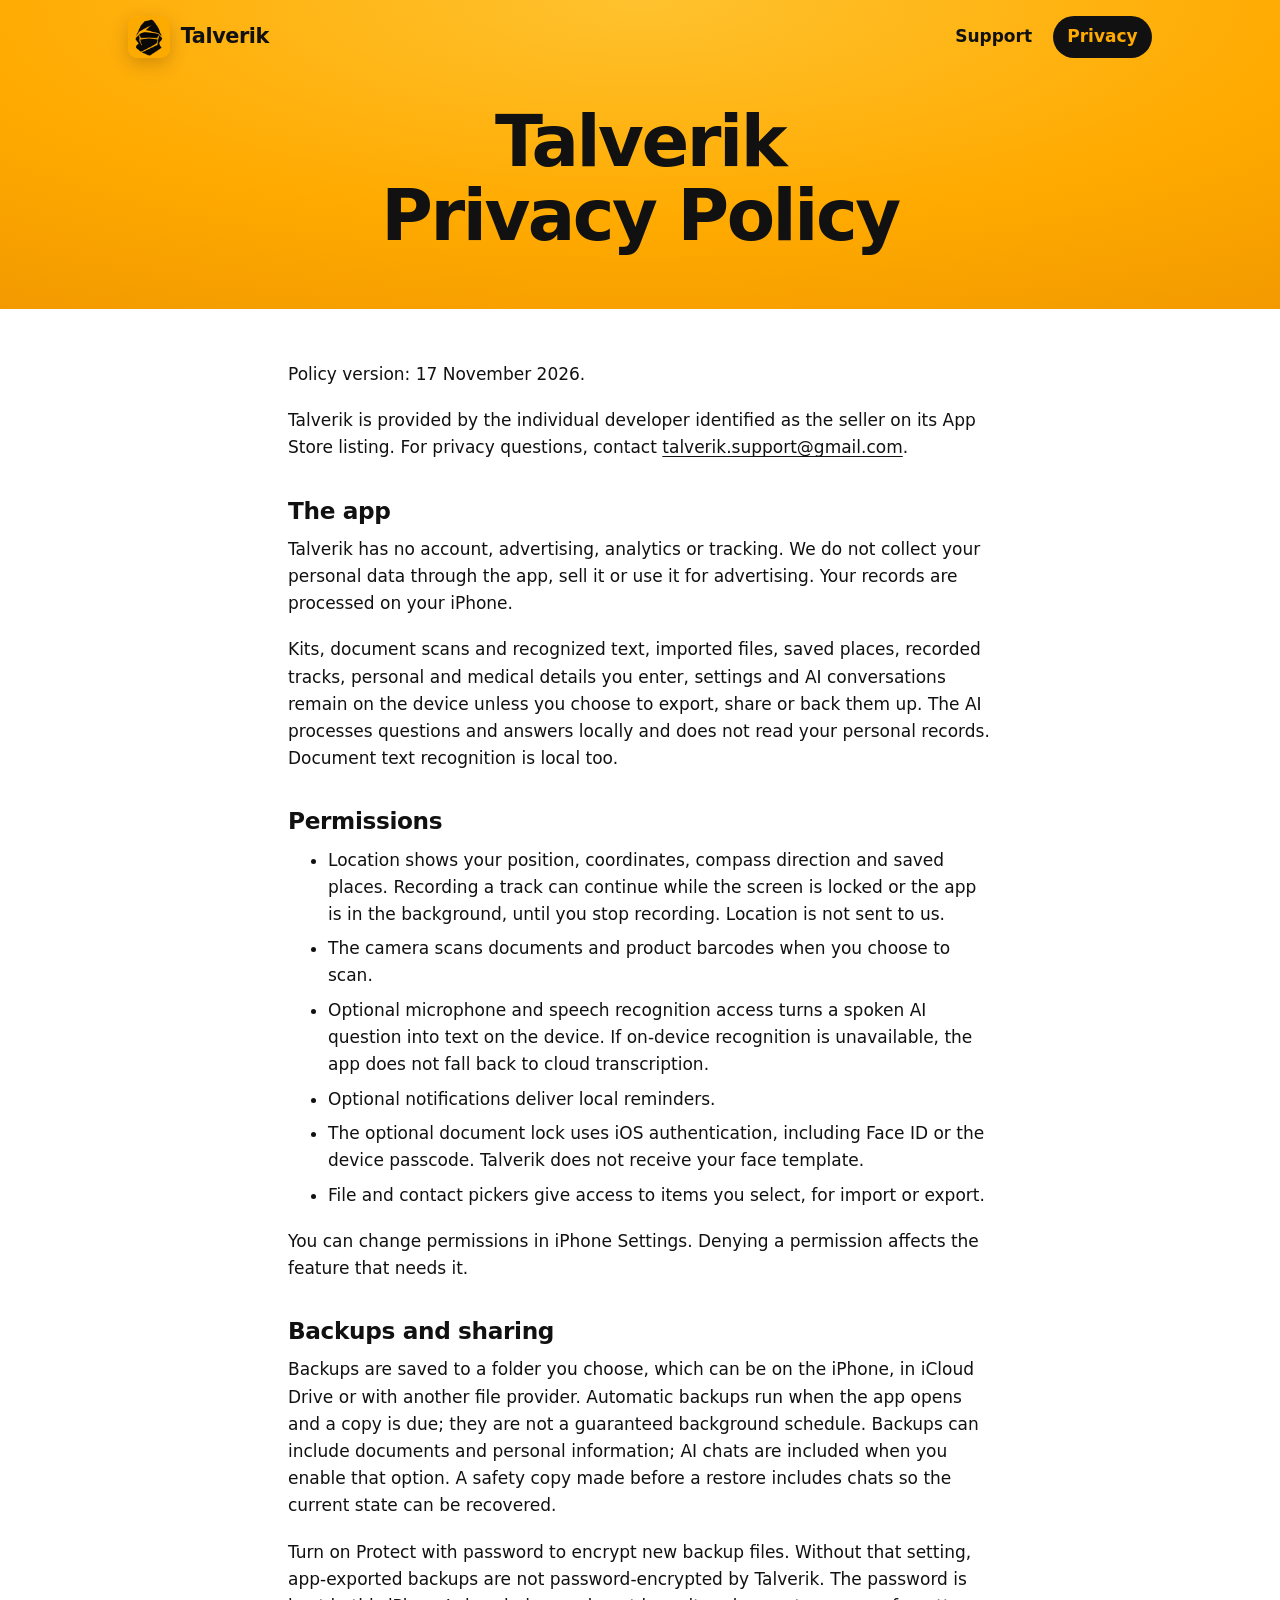
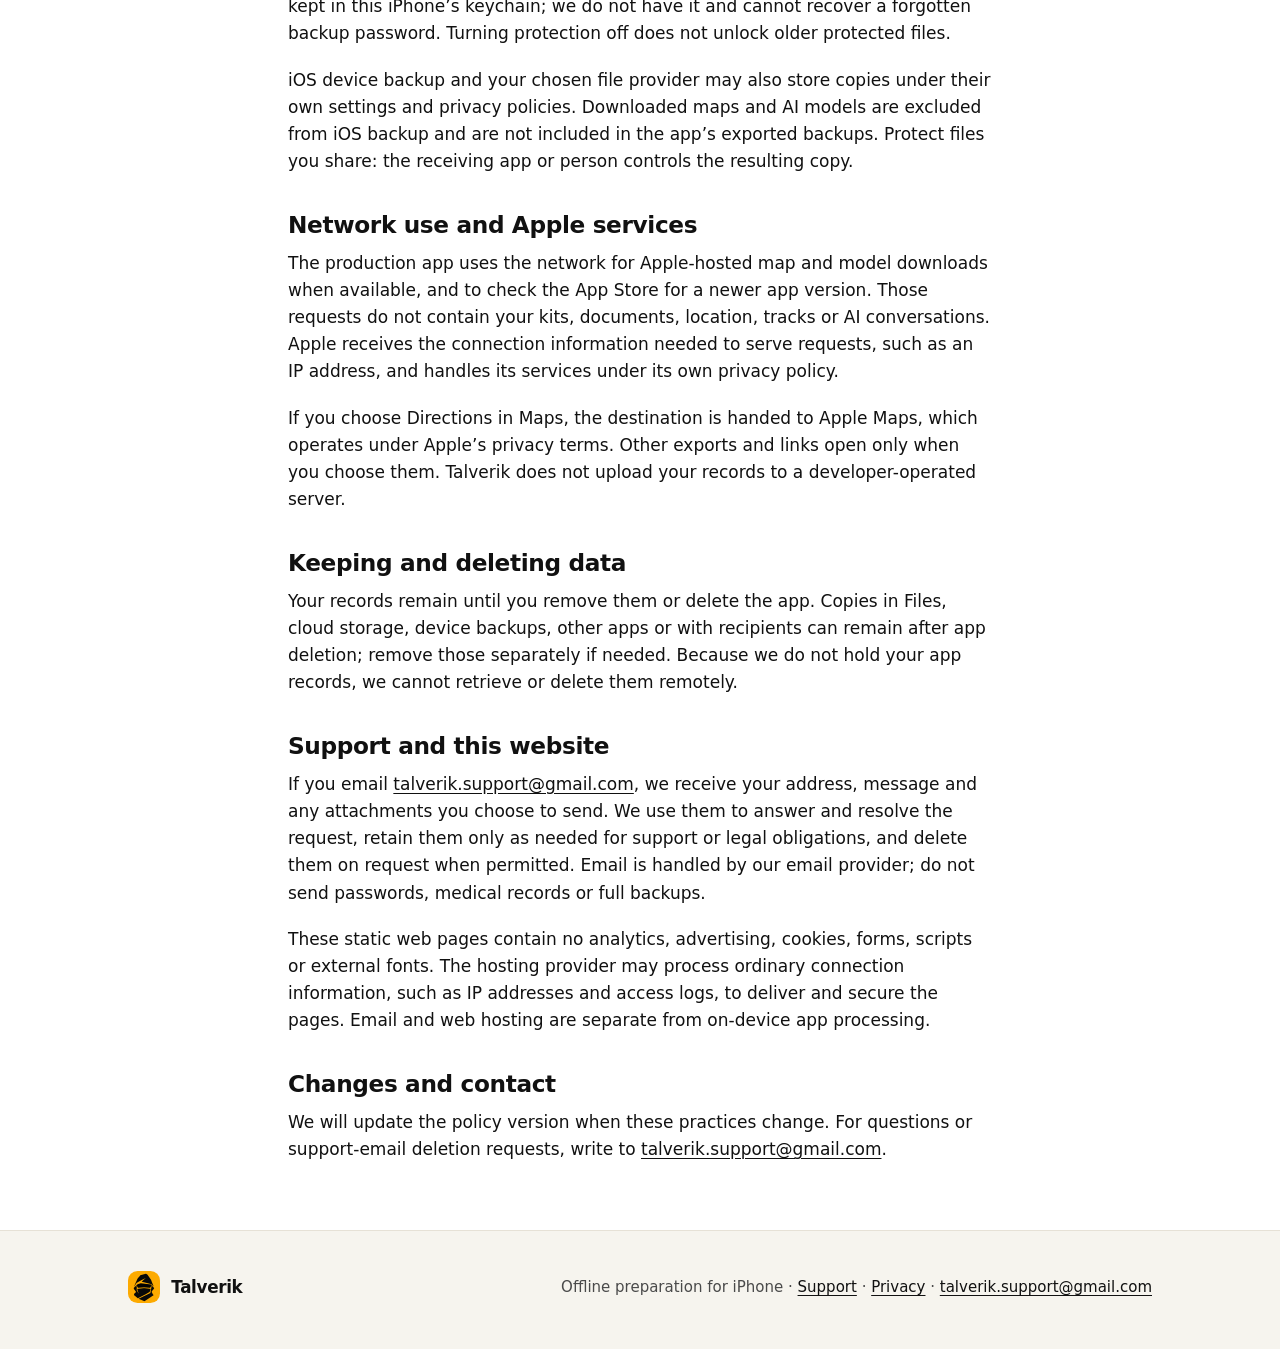
==== privacy.html @ cbff19cd "Talverik support site" ====
<!doctype html>
<html lang="en">
<head>
<meta charset="utf-8">
<meta name="viewport" content="width=device-width, initial-scale=1">
<meta name="referrer" content="no-referrer">
<meta name="description" content="How Talverik handles on-device records, permissions, backups, Apple services and support email.">
<title>Privacy — Talverik</title>
<link rel="stylesheet" href="style.css">
<link rel="apple-touch-icon" href="img/apple-touch-icon.png">
<link rel="icon" href="img/logo.png">
<meta name="theme-color" content="#ffaa00">
</head>
<body>
<a class="skip" href="#main">Skip to content</a>
<header class="top"><div class="wrap bar"><a class="brand" href="index.html"><img src="img/logo.png" alt="" width="42" height="42">Talverik</a><nav aria-label="Main navigation"><a href="support.html">Support</a><a href="privacy.html" aria-current="page">Privacy</a></nav></div><div class="wrap page-title"><h1>Talverik Privacy Policy</h1></div></header>

<main id="main" class="text">
<p>Policy version: 17 November 2026.</p>
<p>Talverik is provided by the individual developer identified as the seller on its App Store listing. For privacy questions, contact <a href="mailto:talverik.support@gmail.com">talverik.support@gmail.com</a>.</p>
<h2>The app</h2>
<p>Talverik has no account, advertising, analytics or tracking. We do not collect your personal data through the app, sell it or use it for advertising. Your records are processed on your iPhone.</p>
<p>Kits, document scans and recognized text, imported files, saved places, recorded tracks, personal and medical details you enter, settings and AI conversations remain on the device unless you choose to export, share or back them up. The AI processes questions and answers locally and does not read your personal records. Document text recognition is local too.</p>
<h2>Permissions</h2>
<ul><li>Location shows your position, coordinates, compass direction and saved places. Recording a track can continue while the screen is locked or the app is in the background, until you stop recording. Location is not sent to us.</li><li>The camera scans documents and product barcodes when you choose to scan.</li><li>Optional microphone and speech recognition access turns a spoken AI question into text on the device. If on-device recognition is unavailable, the app does not fall back to cloud transcription.</li><li>Optional notifications deliver local reminders.</li><li>The optional document lock uses iOS authentication, including Face ID or the device passcode. Talverik does not receive your face template.</li><li>File and contact pickers give access to items you select, for import or export.</li></ul>
<p>You can change permissions in iPhone Settings. Denying a permission affects the feature that needs it.</p>
<h2>Backups and sharing</h2>
<p>Backups are saved to a folder you choose, which can be on the iPhone, in iCloud Drive or with another file provider. Automatic backups run when the app opens and a copy is due; they are not a guaranteed background schedule. Backups can include documents and personal information; AI chats are included when you enable that option. A safety copy made before a restore includes chats so the current state can be recovered.</p>
<p>Turn on Protect with password to encrypt new backup files. Without that setting, app-exported backups are not password-encrypted by Talverik. The password is kept in this iPhone’s keychain; we do not have it and cannot recover a forgotten backup password. Turning protection off does not unlock older protected files.</p>
<p>iOS device backup and your chosen file provider may also store copies under their own settings and privacy policies. Downloaded maps and AI models are excluded from iOS backup and are not included in the app’s exported backups. Protect files you share: the receiving app or person controls the resulting copy.</p>
<h2>Network use and Apple services</h2>
<p>The production app uses the network for Apple-hosted map and model downloads when available, and to check the App Store for a newer app version. Those requests do not contain your kits, documents, location, tracks or AI conversations. Apple receives the connection information needed to serve requests, such as an IP address, and handles its services under its own privacy policy.</p>
<p>If you choose Directions in Maps, the destination is handed to Apple Maps, which operates under Apple’s privacy terms. Other exports and links open only when you choose them. Talverik does not upload your records to a developer-operated server.</p>
<h2>Keeping and deleting data</h2>
<p>Your records remain until you remove them or delete the app. Copies in Files, cloud storage, device backups, other apps or with recipients can remain after app deletion; remove those separately if needed. Because we do not hold your app records, we cannot retrieve or delete them remotely.</p>
<h2>Support and this website</h2>
<p>If you email <a href="mailto:talverik.support@gmail.com">talverik.support@gmail.com</a>, we receive your address, message and any attachments you choose to send. We use them to answer and resolve the request, retain them only as needed for support or legal obligations, and delete them on request when permitted. Email is handled by our email provider; do not send passwords, medical records or full backups.</p>
<p>These static web pages contain no analytics, advertising, cookies, forms, scripts or external fonts. The hosting provider may process ordinary connection information, such as IP addresses and access logs, to deliver and secure the pages. Email and web hosting are separate from on-device app processing.</p>
<h2>Changes and contact</h2>
<p>We will update the policy version when these practices change. For questions or support-email deletion requests, write to <a href="mailto:talverik.support@gmail.com">talverik.support@gmail.com</a>.</p>
</main>
<footer><div class="wrap"><a class="brand" href="index.html"><img src="img/logo.png" alt="" width="32" height="32">Talverik</a><p>Offline preparation for iPhone · <a href="support.html">Support</a> · <a href="privacy.html">Privacy</a> · <a href="mailto:talverik.support@gmail.com">talverik.support@gmail.com</a></p></div></footer>
</body>
</html>
---- style.css ----
* { box-sizing: border-box; }
:root {
  color-scheme: light;
  --yellow: #ffaa00; --yellow-light: #ffc22e; --ink: #111; --muted: #4a4a4a;
  --bg: #ffffff; --panel: #f6f4ee; --line: #e6e1d6; --link: #111;
}
html { scroll-behavior: smooth; }
body { margin: 0; background: var(--bg); color: var(--ink); font: 1.0625rem/1.6 -apple-system, BlinkMacSystemFont, "SF Pro Text", "Segoe UI", system-ui, sans-serif; overflow-wrap: anywhere; }
a { color: var(--link); text-underline-offset: .18em; }
.wrap { width: min(100% - 2.5rem, 64rem); margin-inline: auto; }
.text { width: min(100% - 2.5rem, 44rem); margin-inline: auto; }

/* Header on the yellow, like the store images */
.top { background: radial-gradient(90% 120% at 50% 0%, var(--yellow-light) 0%, var(--yellow) 60%, #f29a00 100%); }
.bar { display: flex; align-items: center; justify-content: space-between; gap: 1rem; padding-block: 1rem; }
.brand { display: flex; align-items: center; gap: .7rem; text-decoration: none; font-weight: 800; font-size: 1.3rem; letter-spacing: -.02em; }
.brand img { width: 2.6rem; height: 2.6rem; border-radius: .6rem; box-shadow: 0 6px 18px rgba(80,40,0,.25); }
nav { display: flex; gap: .4rem; flex-wrap: wrap; }
nav a { text-decoration: none; font-weight: 600; padding: .45rem .9rem; border-radius: 999px; }
nav a:hover { background: rgba(0,0,0,.08); }
nav a[aria-current="page"] { background: var(--ink); color: var(--yellow); }

/* Hero */
.hero { text-align: center; padding-block: 2.5rem 3.5rem; }
.hero .logo { width: 7rem; height: 7rem; border-radius: 1.6rem; box-shadow: 0 18px 40px rgba(80,40,0,.35); }
h1 { font-size: clamp(2.3rem, 8vw, 4.4rem); line-height: 1.05; letter-spacing: -.035em; font-weight: 800; margin: 1.4rem auto 1rem; max-width: 16ch; text-wrap: balance; }
h1 em { font-style: normal; background: var(--ink); color: var(--yellow); padding: 0 .22em .06em; border-radius: .22em; box-decoration-break: clone; -webkit-box-decoration-break: clone; }
.lead { font-size: clamp(1.1rem, 2.6vw, 1.35rem); font-weight: 600; color: rgba(0,0,0,.72); max-width: 36rem; margin: 0 auto 1.6rem; }
.chips { display: flex; flex-wrap: wrap; justify-content: center; gap: .6rem; padding: 0; margin: 0; list-style: none; }
.chips li { background: rgba(17,17,17,.92); color: #fff; font-weight: 700; padding: .6rem 1.1rem; border-radius: 999px; }
.chips li::before { content: "●"; color: var(--yellow); margin-right: .5rem; }
.soon { margin-top: 1.6rem; font-weight: 700; }

/* Gallery of the store images */
.gallery { display: flex; gap: 1rem; overflow-x: auto; scroll-snap-type: x mandatory; padding: 2.5rem 1.25rem 1.5rem; margin: 0; list-style: none; }
.gallery li { flex: 0 0 auto; scroll-snap-align: center; }
.gallery img { display: block; width: min(70vw, 16rem); height: auto; border-radius: 1.4rem; box-shadow: 0 12px 30px rgba(0,0,0,.18); }
/* Centred when it fits, scrollable from the first image when it does not. */
.gallery li:first-child { margin-left: auto; } .gallery li:last-child { margin-right: auto; }

/* Features */
.features { display: grid; grid-template-columns: repeat(auto-fit, minmax(16rem, 1fr)); gap: 1rem; padding-block: 1.5rem 3rem; }
.card { background: var(--panel); border: 1px solid var(--line); border-radius: 1.2rem; padding: 1.3rem 1.4rem; }
.card h3 { margin: 0 0 .4rem; font-size: 1.2rem; letter-spacing: -.01em; }
.card p { margin: 0; color: var(--muted); }

/* Pay once band */
.band { background: var(--ink); color: #fff; text-align: center; padding-block: 3rem; }
.band h2 { font-size: clamp(1.9rem, 6vw, 3rem); letter-spacing: -.03em; margin: 0 0 .6rem; line-height: 1.1; }
.band h2 em { font-style: normal; color: var(--yellow); }
.band p { margin: 0 auto; max-width: 34rem; color: rgba(255,255,255,.8); font-size: 1.1rem; }

/* Inner pages */
.page-title { text-align: center; padding-block: 1.5rem 3rem; }
.page-title h1 { margin-block: .5rem; }
main.text { padding-block: 2.5rem 3rem; }
main h2 { font-size: 1.45rem; line-height: 1.2; margin-block: 2.2rem .7rem; letter-spacing: -.015em; }
main h3 { font-size: 1.15rem; margin-block: 1.6rem .5rem; }
main p, main ul, main ol { margin-block: .7rem 1.2rem; }
main li { margin-block: .45rem; }
details { border-bottom: 1px solid var(--line); padding-block: .8rem; }
summary { cursor: pointer; font-weight: 650; }
.notice { padding: 1rem 1.2rem; background: #fff6df; border-left: .3rem solid var(--yellow); border-radius: .4rem; }

footer { background: var(--panel); border-top: 1px solid var(--line); color: var(--muted); font-size: .9375rem; }
footer .wrap { padding-block: 1.8rem 2.2rem; display: flex; flex-wrap: wrap; gap: 1rem 2rem; justify-content: space-between; align-items: center; }
footer .brand { font-size: 1.05rem; color: var(--ink); }
footer .brand img { width: 2rem; height: 2rem; box-shadow: none; }

:focus-visible { outline: 3px solid var(--ink); outline-offset: 4px; }
.skip { position: absolute; top: -10rem; left: 1rem; padding: .5rem; background: #fff; }
.skip:focus { top: .5rem; }
@media (max-width: 24rem) { .wrap, .text { width: min(100% - 2rem, 64rem); } }
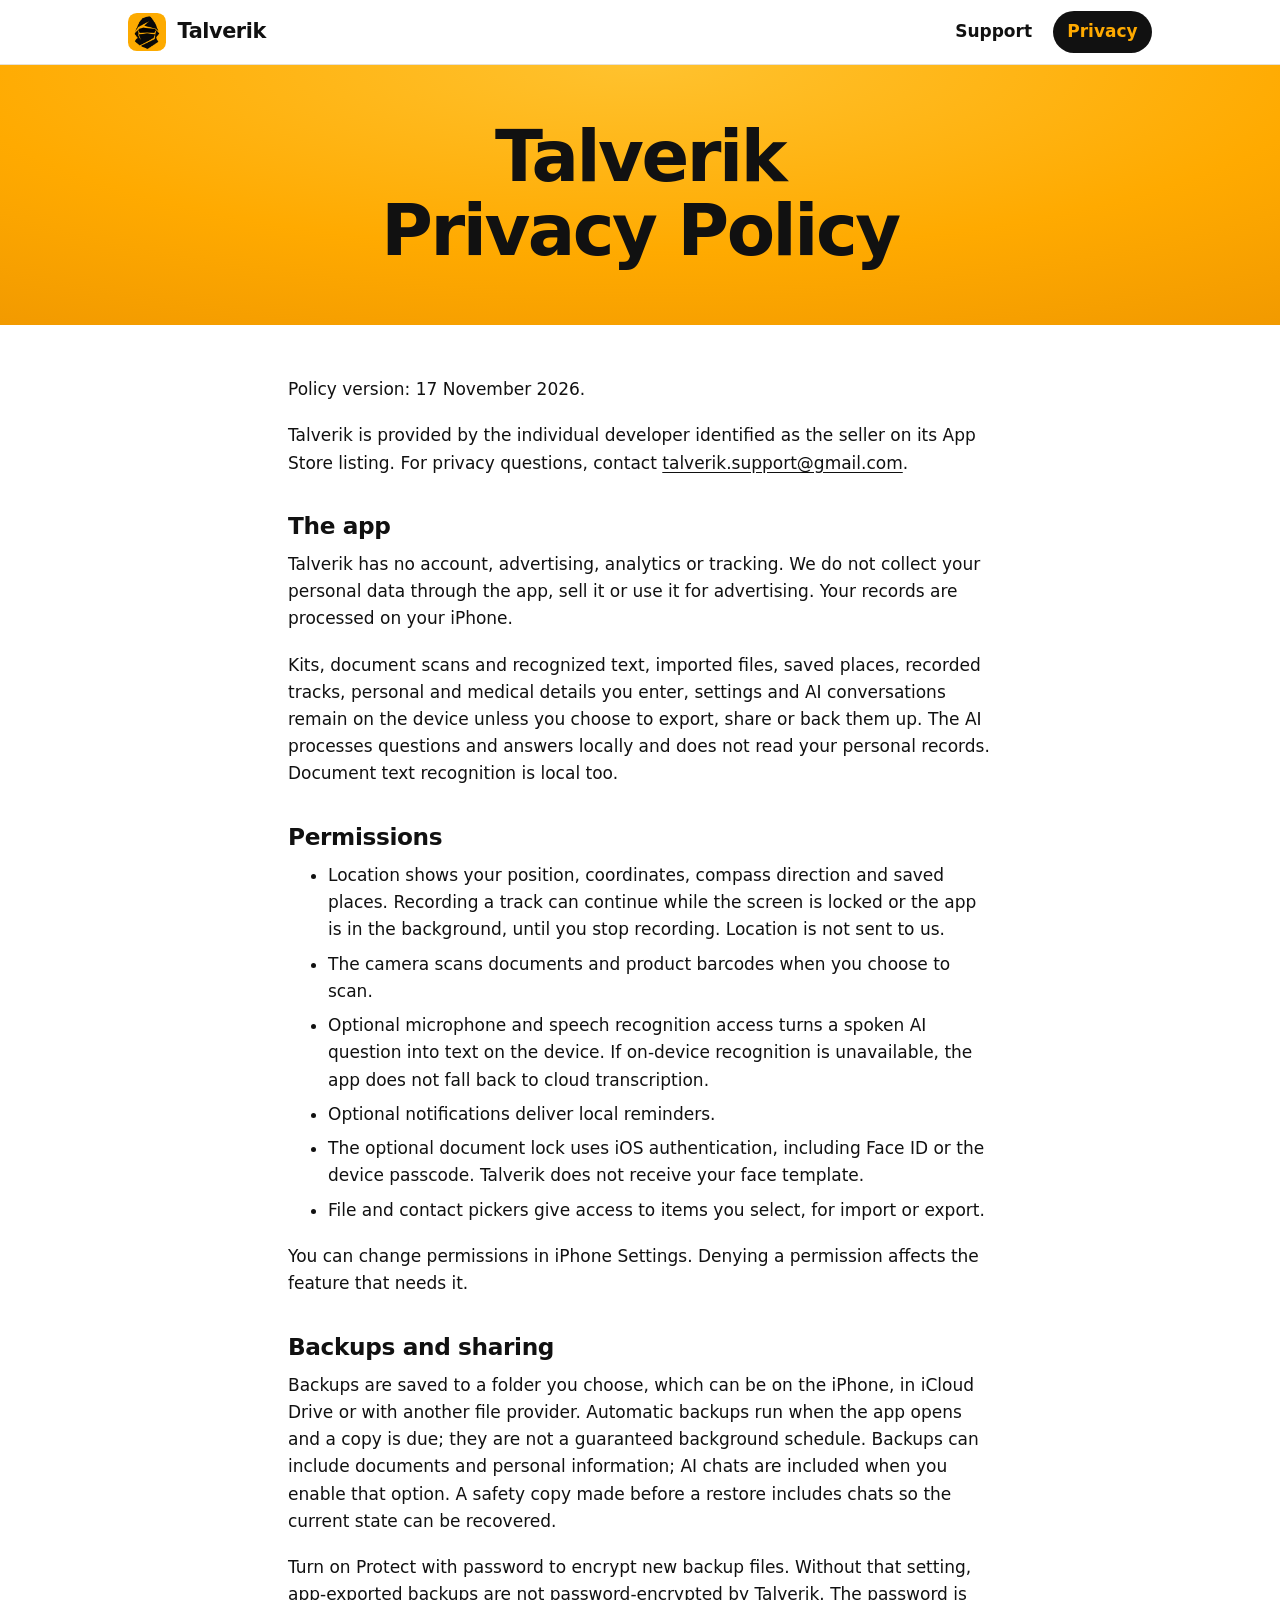
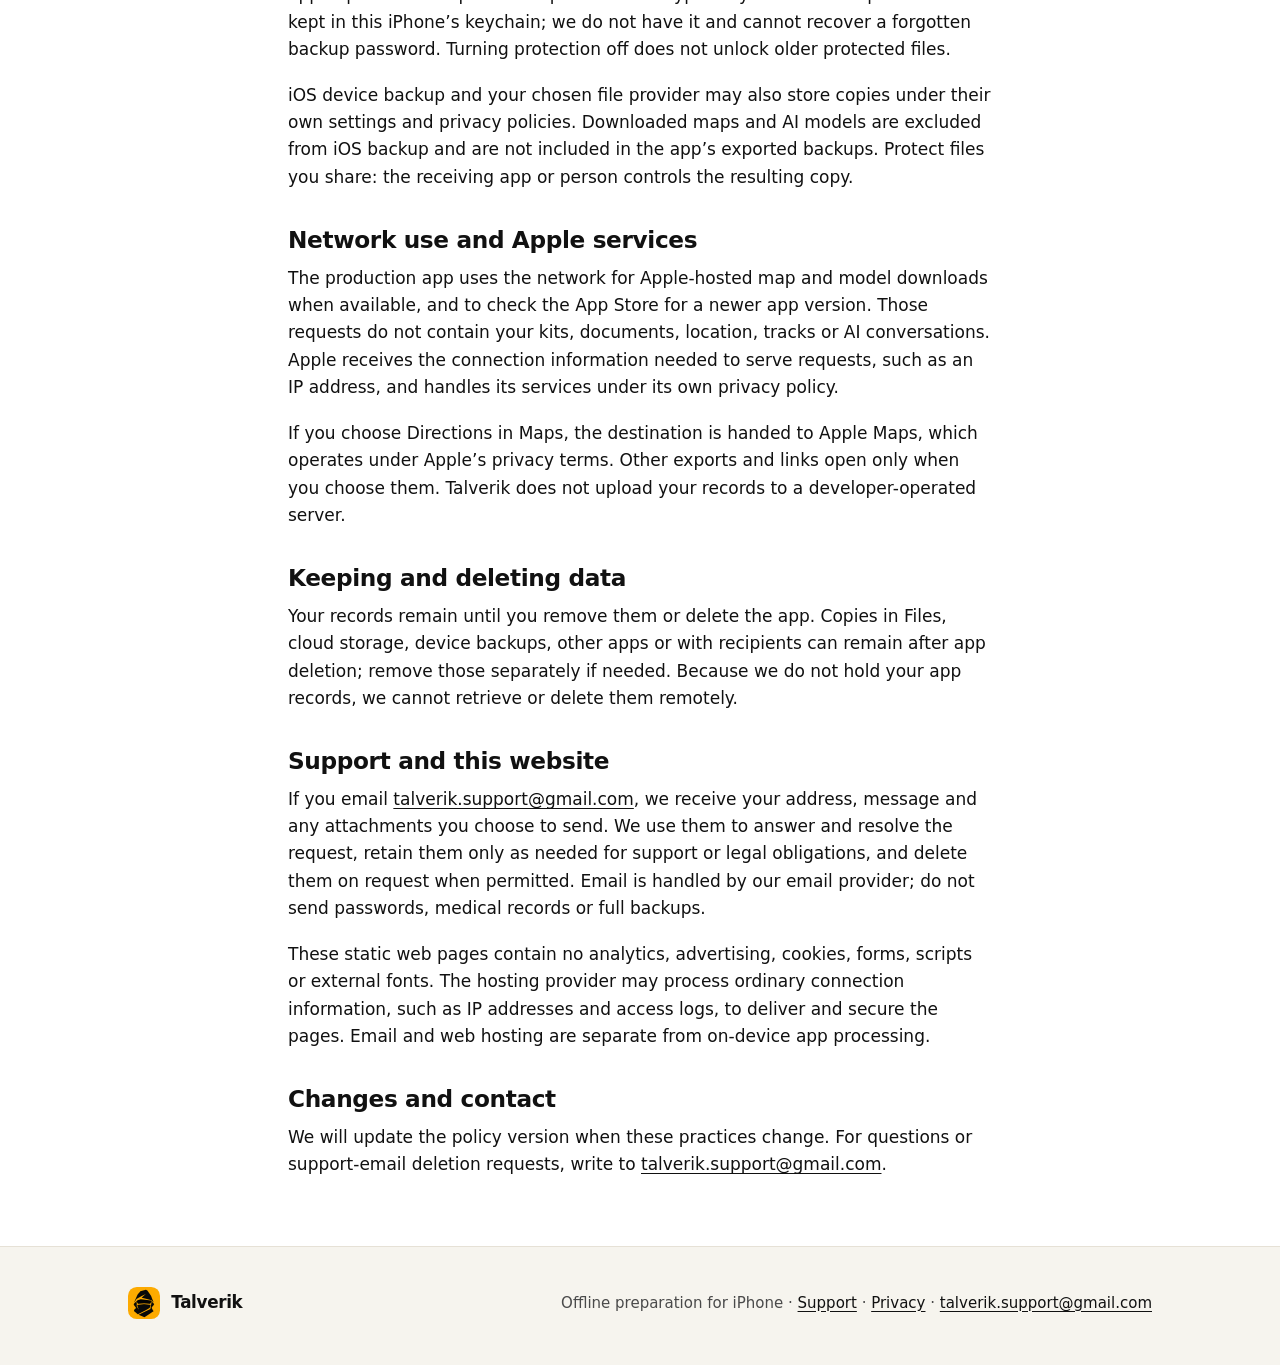
==== commit dc508f6c: "White header bar, one section per screen, no repeated logo" ====
--- a/privacy.html
+++ b/privacy.html
@@ -13,7 +13,8 @@
 </head>
 <body>
 <a class="skip" href="#main">Skip to content</a>
-<header class="top"><div class="wrap bar"><a class="brand" href="index.html"><img src="img/logo.png" alt="" width="42" height="42">Talverik</a><nav aria-label="Main navigation"><a href="support.html">Support</a><a href="privacy.html" aria-current="page">Privacy</a></nav></div><div class="wrap page-title"><h1>Talverik Privacy Policy</h1></div></header>
+<header class="site-header"><div class="wrap bar"><a class="brand" href="index.html"><img src="img/logo.png" alt="" width="42" height="42">Talverik</a><nav aria-label="Main navigation"><a href="support.html">Support</a><a href="privacy.html" aria-current="page">Privacy</a></nav></div></header>
+<div class="top"><div class="wrap page-title"><h1>Talverik Privacy Policy</h1></div></div>
 
 <main id="main" class="text">
 <p>Policy version: 17 November 2026.</p>
--- a/style.css
+++ b/style.css
@@ -10,20 +10,20 @@
 .wrap { width: min(100% - 2.5rem, 64rem); margin-inline: auto; }
 .text { width: min(100% - 2.5rem, 44rem); margin-inline: auto; }
 
-/* Header on the yellow, like the store images */
+/* White header bar with the logo; the yellow starts below it, like the store images. */
+.site-header { position: sticky; top: 0; z-index: 10; background: rgba(255,255,255,.92); backdrop-filter: saturate(180%) blur(14px); -webkit-backdrop-filter: saturate(180%) blur(14px); border-bottom: 1px solid var(--line); }
 .top { background: radial-gradient(90% 120% at 50% 0%, var(--yellow-light) 0%, var(--yellow) 60%, #f29a00 100%); }
-.bar { display: flex; align-items: center; justify-content: space-between; gap: 1rem; padding-block: 1rem; }
+.bar { display: flex; align-items: center; justify-content: space-between; gap: 1rem; padding-block: .7rem; }
 .brand { display: flex; align-items: center; gap: .7rem; text-decoration: none; font-weight: 800; font-size: 1.3rem; letter-spacing: -.02em; }
-.brand img { width: 2.6rem; height: 2.6rem; border-radius: .6rem; box-shadow: 0 6px 18px rgba(80,40,0,.25); }
+.brand img { width: 2.4rem; height: 2.4rem; border-radius: .55rem; }
 nav { display: flex; gap: .4rem; flex-wrap: wrap; }
 nav a { text-decoration: none; font-weight: 600; padding: .45rem .9rem; border-radius: 999px; }
-nav a:hover { background: rgba(0,0,0,.08); }
+nav a:hover { background: rgba(0,0,0,.06); }
 nav a[aria-current="page"] { background: var(--ink); color: var(--yellow); }
 
 /* Hero */
-.hero { text-align: center; padding-block: 2.5rem 3.5rem; }
-.hero .logo { width: 7rem; height: 7rem; border-radius: 1.6rem; box-shadow: 0 18px 40px rgba(80,40,0,.35); }
-h1 { font-size: clamp(2.3rem, 8vw, 4.4rem); line-height: 1.05; letter-spacing: -.035em; font-weight: 800; margin: 1.4rem auto 1rem; max-width: 16ch; text-wrap: balance; }
+.hero { text-align: center; padding-block: clamp(2.5rem, 7vw, 5rem) clamp(3rem, 7vw, 5rem); }
+h1 { font-size: clamp(2.3rem, 8vw, 4.4rem); line-height: 1.05; letter-spacing: -.035em; font-weight: 800; margin: 0 auto 1rem; max-width: 16ch; text-wrap: balance; }
 h1 em { font-style: normal; background: var(--ink); color: var(--yellow); padding: 0 .22em .06em; border-radius: .22em; box-decoration-break: clone; -webkit-box-decoration-break: clone; }
 .lead { font-size: clamp(1.1rem, 2.6vw, 1.35rem); font-weight: 600; color: rgba(0,0,0,.72); max-width: 36rem; margin: 0 auto 1.6rem; }
 .chips { display: flex; flex-wrap: wrap; justify-content: center; gap: .6rem; padding: 0; margin: 0; list-style: none; }
@@ -31,28 +31,33 @@
 .chips li::before { content: "●"; color: var(--yellow); margin-right: .5rem; }
 .soon { margin-top: 1.6rem; font-weight: 700; }
 
-/* Gallery of the store images */
-.gallery { display: flex; gap: 1rem; overflow-x: auto; scroll-snap-type: x mandatory; padding: 2.5rem 1.25rem 1.5rem; margin: 0; list-style: none; }
-.gallery li { flex: 0 0 auto; scroll-snap-align: center; }
-.gallery img { display: block; width: min(70vw, 16rem); height: auto; border-radius: 1.4rem; box-shadow: 0 12px 30px rgba(0,0,0,.18); }
-/* Centred when it fits, scrollable from the first image when it does not. */
-.gallery li:first-child { margin-left: auto; } .gallery li:last-child { margin-right: auto; }
-
-/* Features */
-.features { display: grid; grid-template-columns: repeat(auto-fit, minmax(16rem, 1fr)); gap: 1rem; padding-block: 1.5rem 3rem; }
-.card { background: var(--panel); border: 1px solid var(--line); border-radius: 1.2rem; padding: 1.3rem 1.4rem; }
-.card h3 { margin: 0 0 .4rem; font-size: 1.2rem; letter-spacing: -.01em; }
-.card p { margin: 0; color: var(--muted); }
+/* One section per store image: picture and text side by side, alternating; stacked on phones. */
+.features { padding-block: clamp(2rem, 6vw, 4.5rem); display: grid; gap: clamp(3rem, 8vw, 6rem); }
+.feature { display: grid; grid-template-columns: minmax(0, 20rem) minmax(0, 1fr); gap: clamp(1.5rem, 5vw, 4rem); align-items: center; }
+.feature:nth-child(even) { grid-template-columns: minmax(0, 1fr) minmax(0, 20rem); }
+.feature:nth-child(even) img { order: 2; }
+.feature img, .band-inner img { display: block; width: 100%; height: auto; border-radius: 1.6rem; box-shadow: 0 18px 40px rgba(0,0,0,.16); }
+.feature h2 { font-size: clamp(1.7rem, 4.5vw, 2.6rem); line-height: 1.1; letter-spacing: -.03em; margin: 0 0 .8rem; }
+.feature p { margin: 0; font-size: 1.15rem; color: var(--muted); max-width: 32rem; }
+@media (max-width: 44rem) {
+  .feature, .feature:nth-child(even) { grid-template-columns: 1fr; text-align: center; }
+  .feature:nth-child(even) img { order: 0; }
+  .feature img, .band-inner img { width: min(100%, 18rem); margin-inline: auto; }
+  .feature p { margin-inline: auto; }
+}
 
 /* Pay once band */
-.band { background: var(--ink); color: #fff; text-align: center; padding-block: 3rem; }
+.band { background: var(--ink); color: #fff; padding-block: clamp(3rem, 7vw, 5rem); }
+.band-inner { display: grid; grid-template-columns: minmax(0, 1fr) minmax(0, 20rem); gap: clamp(1.5rem, 5vw, 4rem); align-items: center; }
+.band-inner img { order: 2; box-shadow: none; }
+@media (max-width: 44rem) { .band-inner { grid-template-columns: 1fr; text-align: center; } .band-inner img { order: 0; } .band p { margin-inline: auto; } }
 .band h2 { font-size: clamp(1.9rem, 6vw, 3rem); letter-spacing: -.03em; margin: 0 0 .6rem; line-height: 1.1; }
 .band h2 em { font-style: normal; color: var(--yellow); }
-.band p { margin: 0 auto; max-width: 34rem; color: rgba(255,255,255,.8); font-size: 1.1rem; }
+.band p { margin: 0; max-width: 34rem; color: rgba(255,255,255,.8); font-size: 1.1rem; }
 
 /* Inner pages */
-.page-title { text-align: center; padding-block: 1.5rem 3rem; }
-.page-title h1 { margin-block: .5rem; }
+.page-title { text-align: center; padding-block: clamp(2rem, 6vw, 3.5rem); }
+.page-title h1 { margin: 0 auto; }
 main.text { padding-block: 2.5rem 3rem; }
 main h2 { font-size: 1.45rem; line-height: 1.2; margin-block: 2.2rem .7rem; letter-spacing: -.015em; }
 main h3 { font-size: 1.15rem; margin-block: 1.6rem .5rem; }
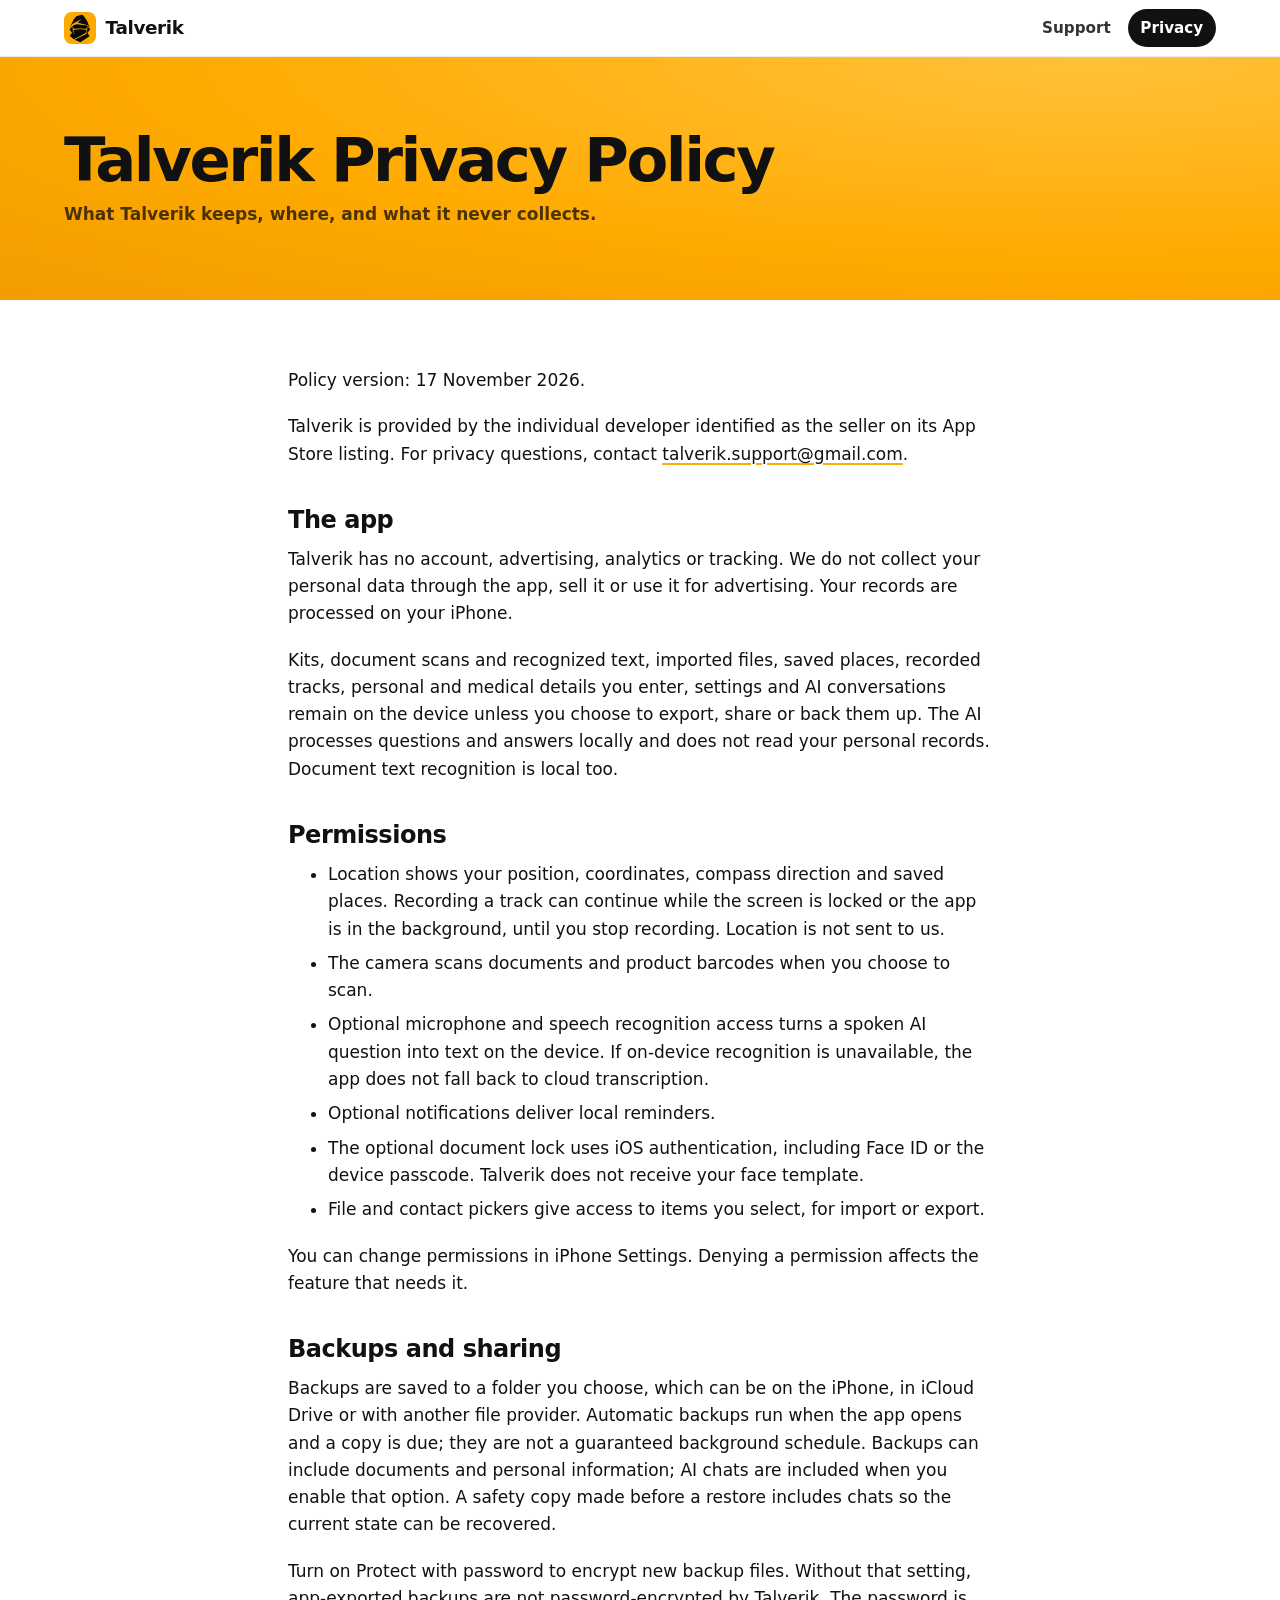
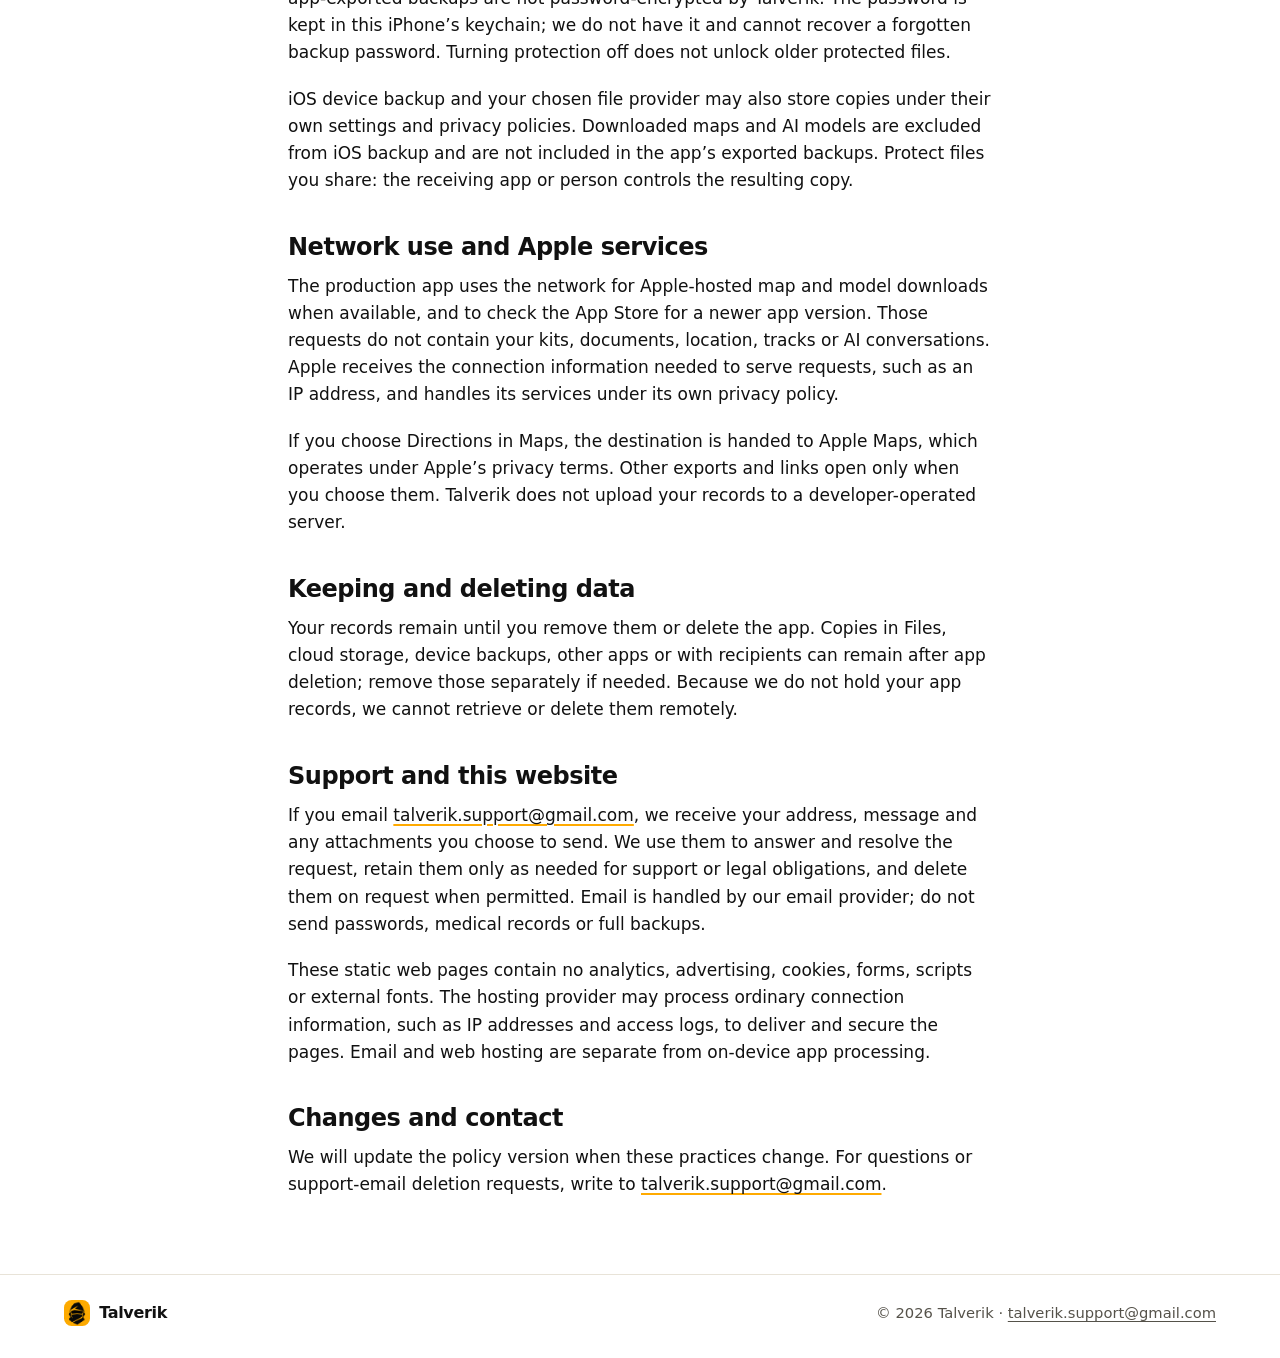
==== commit 6e329704: "Redesign: hero with the app on an iPhone, one screen per feature, links only in the header" ====
--- a/privacy.html
+++ b/privacy.html
@@ -5,17 +5,16 @@
 <meta name="viewport" content="width=device-width, initial-scale=1">
 <meta name="referrer" content="no-referrer">
 <meta name="description" content="How Talverik handles on-device records, permissions, backups, Apple services and support email.">
+<meta name="theme-color" content="#ffffff">
 <title>Privacy — Talverik</title>
 <link rel="stylesheet" href="style.css">
+<link rel="icon" href="img/logo.png">
 <link rel="apple-touch-icon" href="img/apple-touch-icon.png">
-<link rel="icon" href="img/logo.png">
-<meta name="theme-color" content="#ffaa00">
 </head>
 <body>
 <a class="skip" href="#main">Skip to content</a>
-<header class="site-header"><div class="wrap bar"><a class="brand" href="index.html"><img src="img/logo.png" alt="" width="42" height="42">Talverik</a><nav aria-label="Main navigation"><a href="support.html">Support</a><a href="privacy.html" aria-current="page">Privacy</a></nav></div></header>
-<div class="top"><div class="wrap page-title"><h1>Talverik Privacy Policy</h1></div></div>
-
+<header class="site-header"><div class="wrap bar"><a class="brand" href="index.html"><img src="img/logo.png" alt="" width="32" height="32">Talverik</a><nav aria-label="Main navigation"><a href="support.html">Support</a><a href="privacy.html" aria-current="page">Privacy</a></nav></div></header>
+<div class="page-head"><div class="wrap"><h1>Talverik Privacy Policy</h1><p>What Talverik keeps, where, and what it never collects.</p></div></div>
 <main id="main" class="text">
 <p>Policy version: 17 November 2026.</p>
 <p>Talverik is provided by the individual developer identified as the seller on its App Store listing. For privacy questions, contact <a href="mailto:talverik.support@gmail.com">talverik.support@gmail.com</a>.</p>
@@ -40,6 +39,6 @@
 <h2>Changes and contact</h2>
 <p>We will update the policy version when these practices change. For questions or support-email deletion requests, write to <a href="mailto:talverik.support@gmail.com">talverik.support@gmail.com</a>.</p>
 </main>
-<footer><div class="wrap"><a class="brand" href="index.html"><img src="img/logo.png" alt="" width="32" height="32">Talverik</a><p>Offline preparation for iPhone · <a href="support.html">Support</a> · <a href="privacy.html">Privacy</a> · <a href="mailto:talverik.support@gmail.com">talverik.support@gmail.com</a></p></div></footer>
+<footer><div class="wrap"><a class="brand" href="index.html"><img src="img/logo.png" alt="" width="26" height="26">Talverik</a><p>© 2026 Talverik · <a href="mailto:talverik.support@gmail.com">talverik.support@gmail.com</a></p></div></footer>
 </body>
 </html>
--- a/style.css
+++ b/style.css
@@ -1,78 +1,118 @@
+/* Talverik site: the app icon's yellow and black, Apple-style product page. */
 * { box-sizing: border-box; }
 :root {
   color-scheme: light;
-  --yellow: #ffaa00; --yellow-light: #ffc22e; --ink: #111; --muted: #4a4a4a;
-  --bg: #ffffff; --panel: #f6f4ee; --line: #e6e1d6; --link: #111;
+  --yellow: #ffaa00; --yellow-2: #ffc23a; --ink: #111111; --muted: #55524a;
+  --bg: #ffffff; --soft: #f7f5ef; --line: #e8e3d8;
+  --max: 72rem; --gutter: clamp(1rem, 4vw, 2rem);
 }
-html { scroll-behavior: smooth; }
-body { margin: 0; background: var(--bg); color: var(--ink); font: 1.0625rem/1.6 -apple-system, BlinkMacSystemFont, "SF Pro Text", "Segoe UI", system-ui, sans-serif; overflow-wrap: anywhere; }
-a { color: var(--link); text-underline-offset: .18em; }
-.wrap { width: min(100% - 2.5rem, 64rem); margin-inline: auto; }
-.text { width: min(100% - 2.5rem, 44rem); margin-inline: auto; }
+html { scroll-behavior: smooth; -webkit-text-size-adjust: 100%; }
+body { margin: 0; background: var(--bg); color: var(--ink); font: 1.0625rem/1.6 -apple-system, BlinkMacSystemFont, "SF Pro Text", "Segoe UI", system-ui, sans-serif; -webkit-font-smoothing: antialiased; overflow-wrap: anywhere; }
+img { max-width: 100%; }
+a { color: inherit; text-underline-offset: .2em; }
+.wrap { width: min(100% - 2 * var(--gutter), var(--max)); margin-inline: auto; }
+.text { width: min(100% - 2 * var(--gutter), 44rem); margin-inline: auto; }
 
-/* White header bar with the logo; the yellow starts below it, like the store images. */
-.site-header { position: sticky; top: 0; z-index: 10; background: rgba(255,255,255,.92); backdrop-filter: saturate(180%) blur(14px); -webkit-backdrop-filter: saturate(180%) blur(14px); border-bottom: 1px solid var(--line); }
-.top { background: radial-gradient(90% 120% at 50% 0%, var(--yellow-light) 0%, var(--yellow) 60%, #f29a00 100%); }
-.bar { display: flex; align-items: center; justify-content: space-between; gap: 1rem; padding-block: .7rem; }
-.brand { display: flex; align-items: center; gap: .7rem; text-decoration: none; font-weight: 800; font-size: 1.3rem; letter-spacing: -.02em; }
-.brand img { width: 2.4rem; height: 2.4rem; border-radius: .55rem; }
-nav { display: flex; gap: .4rem; flex-wrap: wrap; }
-nav a { text-decoration: none; font-weight: 600; padding: .45rem .9rem; border-radius: 999px; }
-nav a:hover { background: rgba(0,0,0,.06); }
-nav a[aria-current="page"] { background: var(--ink); color: var(--yellow); }
+/* Header: white bar, logo left, two links right */
+.site-header { position: sticky; top: 0; z-index: 20; background: rgba(255,255,255,.9); backdrop-filter: saturate(180%) blur(16px); -webkit-backdrop-filter: saturate(180%) blur(16px); border-bottom: 1px solid rgba(0,0,0,.08); }
+.bar { display: flex; align-items: center; justify-content: space-between; gap: 1rem; height: 3.5rem; }
+.brand { display: inline-flex; align-items: center; gap: .6rem; text-decoration: none; font-weight: 750; font-size: 1.15rem; letter-spacing: -.02em; }
+.brand img { width: 2rem; height: 2rem; border-radius: .48rem; }
+nav { display: flex; gap: .25rem; }
+nav a { text-decoration: none; font-weight: 550; font-size: .95rem; padding: .4rem .8rem; border-radius: 999px; color: #333; }
+nav a:hover { background: rgba(0,0,0,.05); color: var(--ink); }
+nav a[aria-current="page"] { background: var(--ink); color: #fff; }
 
-/* Hero */
-.hero { text-align: center; padding-block: clamp(2.5rem, 7vw, 5rem) clamp(3rem, 7vw, 5rem); }
-h1 { font-size: clamp(2.3rem, 8vw, 4.4rem); line-height: 1.05; letter-spacing: -.035em; font-weight: 800; margin: 0 auto 1rem; max-width: 16ch; text-wrap: balance; }
-h1 em { font-style: normal; background: var(--ink); color: var(--yellow); padding: 0 .22em .06em; border-radius: .22em; box-decoration-break: clone; -webkit-box-decoration-break: clone; }
-.lead { font-size: clamp(1.1rem, 2.6vw, 1.35rem); font-weight: 600; color: rgba(0,0,0,.72); max-width: 36rem; margin: 0 auto 1.6rem; }
-.chips { display: flex; flex-wrap: wrap; justify-content: center; gap: .6rem; padding: 0; margin: 0; list-style: none; }
-.chips li { background: rgba(17,17,17,.92); color: #fff; font-weight: 700; padding: .6rem 1.1rem; border-radius: 999px; }
-.chips li::before { content: "●"; color: var(--yellow); margin-right: .5rem; }
-.soon { margin-top: 1.6rem; font-weight: 700; }
+/* Hero: text left, the iPhone right, its lower part running off the yellow */
+.hero { background: radial-gradient(120% 90% at 85% 10%, var(--yellow-2) 0%, var(--yellow) 55%, #f39c00 100%); overflow: hidden; }
+.hero-grid { display: grid; grid-template-columns: 1.1fr .9fr; align-items: end; gap: clamp(1.5rem, 5vw, 4rem); padding-top: clamp(2.5rem, 7vw, 5.5rem); }
+.hero-text { padding-bottom: clamp(2.5rem, 7vw, 6rem); align-self: center; }
+.eyebrow { display: inline-block; font-weight: 700; font-size: .9rem; letter-spacing: .02em; text-transform: uppercase; color: rgba(0,0,0,.6); margin: 0 0 .9rem; }
+h1 { font-size: clamp(2.6rem, 6.4vw, 4.6rem); line-height: 1.02; letter-spacing: -.04em; font-weight: 820; margin: 0 0 1.2rem; text-wrap: balance; }
+h1 em, h2 em { font-style: normal; background: var(--ink); color: var(--yellow); padding: 0 .18em .04em; border-radius: .18em; -webkit-box-decoration-break: clone; box-decoration-break: clone; }
+.lead { font-size: clamp(1.1rem, 2.2vw, 1.3rem); line-height: 1.5; font-weight: 500; color: rgba(0,0,0,.75); margin: 0 0 1.6rem; max-width: 34rem; }
+.chips { display: flex; flex-wrap: wrap; gap: .5rem; padding: 0; margin: 0 0 1.8rem; list-style: none; }
+.chips li { background: rgba(17,17,17,.9); color: #fff; font-weight: 650; font-size: .95rem; padding: .5rem .95rem; border-radius: 999px; }
+.chips li::before { content: ""; display: inline-block; width: .55rem; height: .55rem; border-radius: 50%; background: var(--yellow); margin-right: .5rem; vertical-align: .08em; }
+.cta { display: flex; flex-wrap: wrap; gap: 1rem 1.25rem; align-items: center; }
+.button { display: inline-flex; align-items: center; gap: .55rem; background: var(--ink); color: #fff; text-decoration: none; font-weight: 650; padding: .85rem 1.4rem; border-radius: 999px; }
+.button img { width: 1.4rem; height: 1.4rem; border-radius: .32rem; }
+.link { font-weight: 650; text-decoration: none; border-bottom: 2px solid rgba(0,0,0,.35); padding-bottom: .1rem; }
+.link:hover { border-color: var(--ink); }
+.hero-phone { justify-self: center; width: min(100%, 21rem); margin-bottom: -12%; }
 
-/* One section per store image: picture and text side by side, alternating; stacked on phones. */
-.features { padding-block: clamp(2rem, 6vw, 4.5rem); display: grid; gap: clamp(3rem, 8vw, 6rem); }
-.feature { display: grid; grid-template-columns: minmax(0, 20rem) minmax(0, 1fr); gap: clamp(1.5rem, 5vw, 4rem); align-items: center; }
-.feature:nth-child(even) { grid-template-columns: minmax(0, 1fr) minmax(0, 20rem); }
-.feature:nth-child(even) img { order: 2; }
-.feature img, .band-inner img { display: block; width: 100%; height: auto; border-radius: 1.6rem; box-shadow: 0 18px 40px rgba(0,0,0,.16); }
-.feature h2 { font-size: clamp(1.7rem, 4.5vw, 2.6rem); line-height: 1.1; letter-spacing: -.03em; margin: 0 0 .8rem; }
-.feature p { margin: 0; font-size: 1.15rem; color: var(--muted); max-width: 32rem; }
-@media (max-width: 44rem) {
-  .feature, .feature:nth-child(even) { grid-template-columns: 1fr; text-align: center; }
-  .feature:nth-child(even) img { order: 0; }
-  .feature img, .band-inner img { width: min(100%, 18rem); margin-inline: auto; }
-  .feature p { margin-inline: auto; }
-}
+/* iPhone frame drawn in CSS around a real screenshot */
+.device { position: relative; border-radius: 3.1rem; padding: .62rem; background: linear-gradient(145deg, #3b3b3f, #121214 45%, #2c2c30); box-shadow: 0 0 0 1px rgba(0,0,0,.4), 0 30px 70px rgba(70,35,0,.35); }
+.device img { display: block; width: 100%; height: auto; border-radius: 2.55rem; background: #000; }
 
-/* Pay once band */
-.band { background: var(--ink); color: #fff; padding-block: clamp(3rem, 7vw, 5rem); }
-.band-inner { display: grid; grid-template-columns: minmax(0, 1fr) minmax(0, 20rem); gap: clamp(1.5rem, 5vw, 4rem); align-items: center; }
-.band-inner img { order: 2; box-shadow: none; }
-@media (max-width: 44rem) { .band-inner { grid-template-columns: 1fr; text-align: center; } .band-inner img { order: 0; } .band p { margin-inline: auto; } }
-.band h2 { font-size: clamp(1.9rem, 6vw, 3rem); letter-spacing: -.03em; margin: 0 0 .6rem; line-height: 1.1; }
-.band h2 em { font-style: normal; color: var(--yellow); }
-.band p { margin: 0; max-width: 34rem; color: rgba(255,255,255,.8); font-size: 1.1rem; }
+/* Features: a screen and its story, alternating; stacked on phones */
+.feature { padding-block: clamp(3.5rem, 9vw, 7rem); }
+.feature:nth-of-type(odd) { background: var(--soft); }
+.feature-grid { display: grid; grid-template-columns: minmax(0, 20rem) minmax(0, 1fr); gap: clamp(2rem, 7vw, 6rem); align-items: center; }
+.feature:nth-of-type(odd) .feature-grid { grid-template-columns: minmax(0, 1fr) minmax(0, 20rem); }
+.feature:nth-of-type(odd) .device { order: 2; }
+.feature .device { width: min(100%, 20rem); justify-self: center; box-shadow: 0 0 0 1px rgba(0,0,0,.35), 0 28px 60px rgba(0,0,0,.2); }
+.tag { display: inline-block; background: var(--yellow); color: var(--ink); font-weight: 750; font-size: .82rem; letter-spacing: .03em; text-transform: uppercase; padding: .3rem .7rem; border-radius: 999px; margin-bottom: 1rem; }
+.feature h2 { font-size: clamp(2rem, 4.6vw, 3.1rem); line-height: 1.05; letter-spacing: -.035em; font-weight: 800; margin: 0 0 1rem; text-wrap: balance; }
+.feature p { font-size: 1.15rem; color: var(--muted); margin: 0 0 1.2rem; max-width: 32rem; }
+.points { list-style: none; padding: 0; margin: 0; display: grid; gap: .6rem; }
+.points li { position: relative; padding-left: 1.9rem; font-weight: 550; }
+.points li::before { content: ""; position: absolute; left: 0; top: .2em; width: 1.25rem; height: 1.25rem; border-radius: 50%; background: var(--yellow) url("data:image/svg+xml,%3Csvg xmlns='http://www.w3.org/2000/svg' viewBox='0 0 20 20'%3E%3Cpath d='M5 10.5l3 3 7-7' fill='none' stroke='%23111' stroke-width='2.4' stroke-linecap='round' stroke-linejoin='round'/%3E%3C/svg%3E") center/70% no-repeat; }
+
+/* Pay once */
+.pay { background: var(--ink); color: #fff; text-align: center; padding-block: clamp(3.5rem, 9vw, 6.5rem); }
+.pay h2 { font-size: clamp(2.2rem, 6vw, 3.8rem); line-height: 1.05; letter-spacing: -.04em; margin: 0 0 1rem; }
+.pay h2 em { background: var(--yellow); color: var(--ink); }
+.pay .wrap > p { color: rgba(255,255,255,.72); font-size: 1.2rem; max-width: 36rem; margin: 0 auto 2.5rem; }
+.facts { display: grid; grid-template-columns: repeat(3, minmax(0, 1fr)); gap: 1rem; text-align: left; }
+.fact { border: 1px solid rgba(255,255,255,.14); border-radius: 1.2rem; padding: 1.3rem 1.4rem; background: rgba(255,255,255,.04); }
+.fact strong { display: block; color: var(--yellow); font-size: 1.2rem; margin-bottom: .3rem; }
+.fact span { color: rgba(255,255,255,.72); }
+
+.notice-band { padding-block: 2.5rem; }
+.notice { font-size: .95rem; color: var(--muted); padding: 1rem 1.2rem; background: #fff6df; border-left: .3rem solid var(--yellow); border-radius: .5rem; margin: 0; }
 
 /* Inner pages */
-.page-title { text-align: center; padding-block: clamp(2rem, 6vw, 3.5rem); }
-.page-title h1 { margin: 0 auto; }
-main.text { padding-block: 2.5rem 3rem; }
-main h2 { font-size: 1.45rem; line-height: 1.2; margin-block: 2.2rem .7rem; letter-spacing: -.015em; }
-main h3 { font-size: 1.15rem; margin-block: 1.6rem .5rem; }
-main p, main ul, main ol { margin-block: .7rem 1.2rem; }
-main li { margin-block: .45rem; }
-details { border-bottom: 1px solid var(--line); padding-block: .8rem; }
+.page-head { background: radial-gradient(120% 140% at 85% 0%, var(--yellow-2) 0%, var(--yellow) 60%, #f39c00 100%); padding-block: clamp(2.5rem, 7vw, 4.5rem); }
+.page-head h1 { font-size: clamp(2.3rem, 6vw, 3.8rem); margin: 0; }
+.page-head p { margin: .6rem 0 0; font-weight: 550; color: rgba(0,0,0,.7); }
+main.text { padding-block: clamp(2rem, 6vw, 3.5rem); }
+main.text h2 { font-size: 1.5rem; line-height: 1.2; letter-spacing: -.02em; margin: 2.4rem 0 .7rem; }
+main.text h3 { font-size: 1.15rem; margin: 1.8rem 0 .5rem; }
+main.text p, main.text ul, main.text ol { margin: .7rem 0 1.2rem; }
+main.text li { margin-block: .45rem; }
+main.text a { color: var(--ink); text-decoration-color: var(--yellow); text-decoration-thickness: 2px; }
+details { border-bottom: 1px solid var(--line); padding-block: .85rem; }
 summary { cursor: pointer; font-weight: 650; }
-.notice { padding: 1rem 1.2rem; background: #fff6df; border-left: .3rem solid var(--yellow); border-radius: .4rem; }
+details p { color: var(--muted); }
 
-footer { background: var(--panel); border-top: 1px solid var(--line); color: var(--muted); font-size: .9375rem; }
-footer .wrap { padding-block: 1.8rem 2.2rem; display: flex; flex-wrap: wrap; gap: 1rem 2rem; justify-content: space-between; align-items: center; }
-footer .brand { font-size: 1.05rem; color: var(--ink); }
-footer .brand img { width: 2rem; height: 2rem; box-shadow: none; }
+/* Footer: just the mark and the contact (the links are in the header) */
+footer { border-top: 1px solid var(--line); color: var(--muted); font-size: .92rem; }
+footer .wrap { display: flex; flex-wrap: wrap; gap: .6rem 1.5rem; align-items: center; justify-content: space-between; padding-block: 1.6rem 2rem; }
+footer .brand { font-size: 1rem; color: var(--ink); }
+footer .brand img { width: 1.6rem; height: 1.6rem; }
+footer p { margin: 0; }
 
-:focus-visible { outline: 3px solid var(--ink); outline-offset: 4px; }
-.skip { position: absolute; top: -10rem; left: 1rem; padding: .5rem; background: #fff; }
+:focus-visible { outline: 3px solid var(--ink); outline-offset: 3px; border-radius: .3rem; }
+.skip { position: absolute; top: -10rem; left: 1rem; padding: .5rem .8rem; background: #fff; z-index: 30; }
 .skip:focus { top: .5rem; }
-@media (max-width: 24rem) { .wrap, .text { width: min(100% - 2rem, 64rem); } }
+
+/* Tablets and phones */
+@media (max-width: 56rem) {
+  .hero-grid { grid-template-columns: 1fr; text-align: center; }
+  .hero-text { padding-bottom: 0; }
+  .lead { margin-inline: auto; }
+  .chips, .cta { justify-content: center; }
+  .hero-phone { width: min(78%, 19rem); margin-bottom: -32%; }
+  .feature-grid, .feature:nth-of-type(odd) .feature-grid { grid-template-columns: 1fr; text-align: center; }
+  .feature:nth-of-type(odd) .device { order: 0; }
+  .feature .device { width: min(72%, 17rem); }
+  .feature p { margin-inline: auto; }
+  .points { width: fit-content; margin-inline: auto; text-align: left; }
+  .facts { grid-template-columns: 1fr; }
+}
+@media (max-width: 26rem) {
+  nav a { padding: .4rem .6rem; }
+  .device { border-radius: 2.4rem; padding: .48rem; }
+  .device img { border-radius: 2rem; }
+}
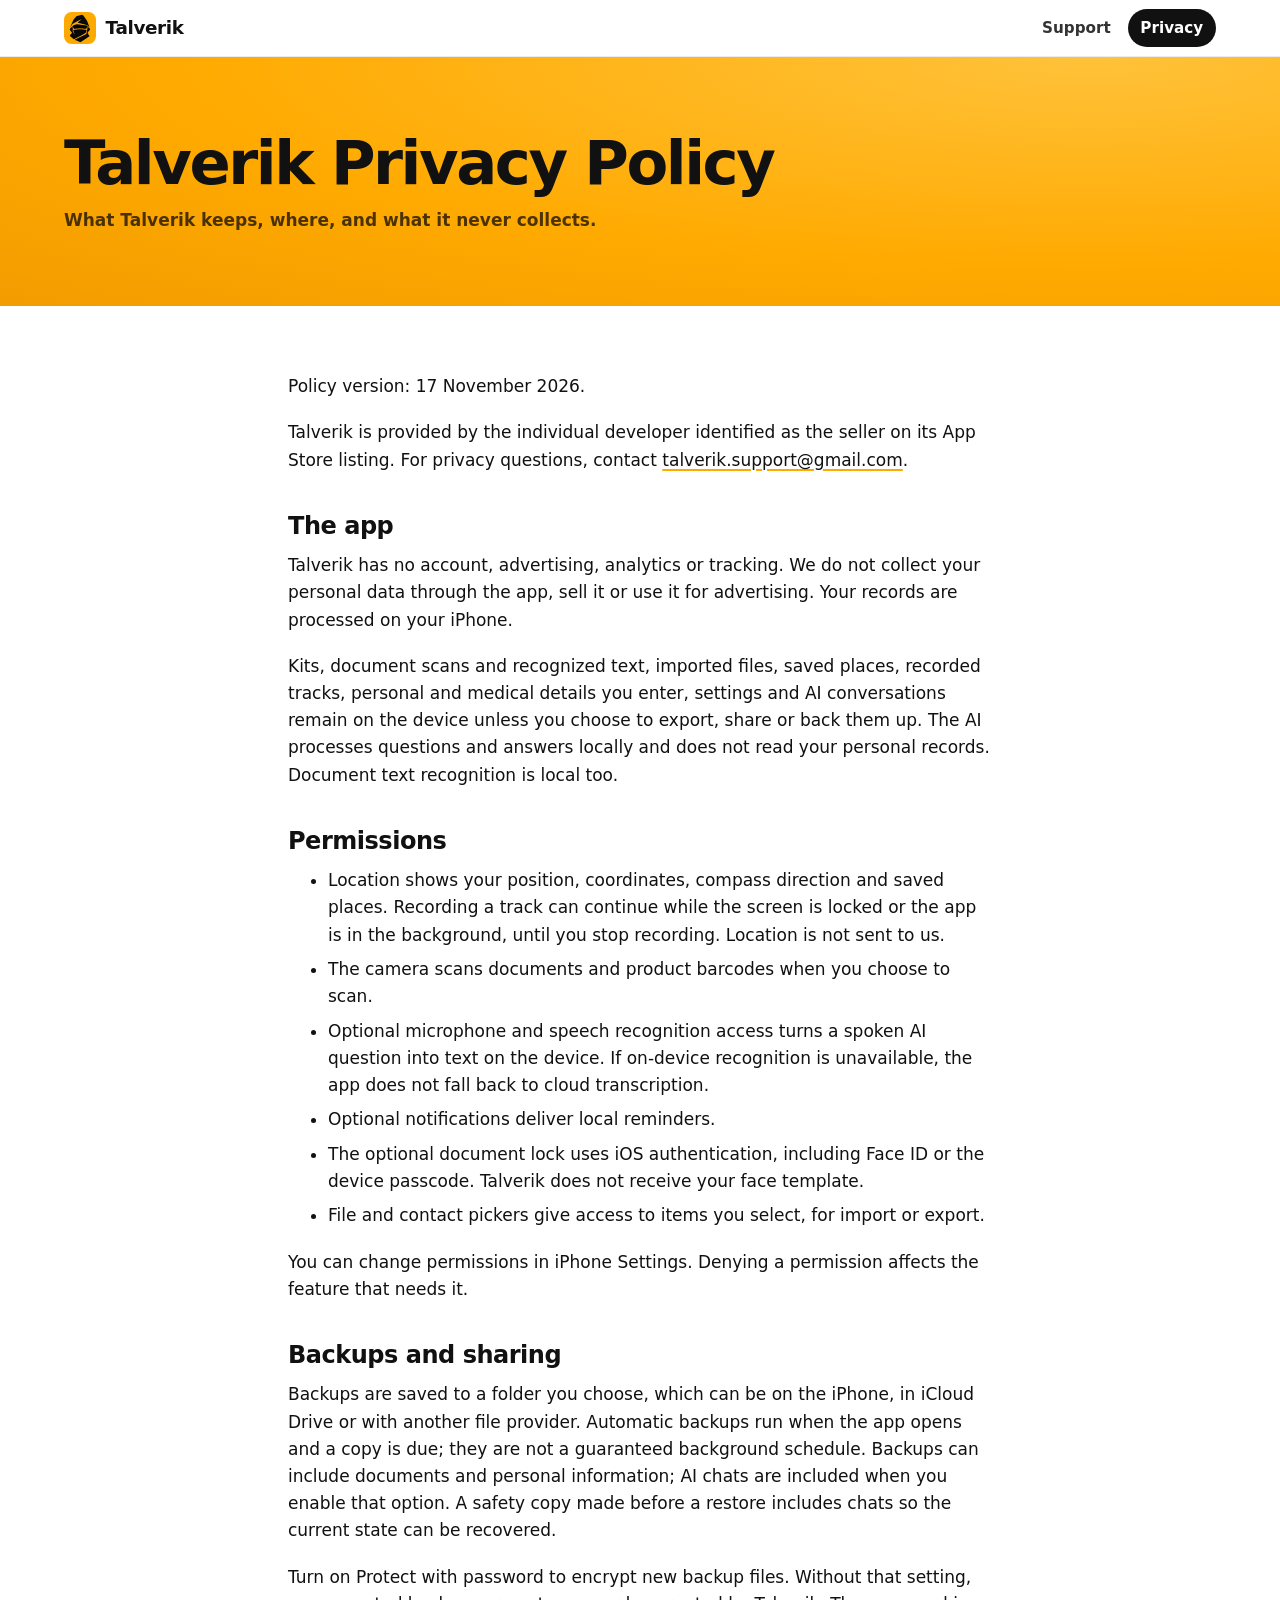
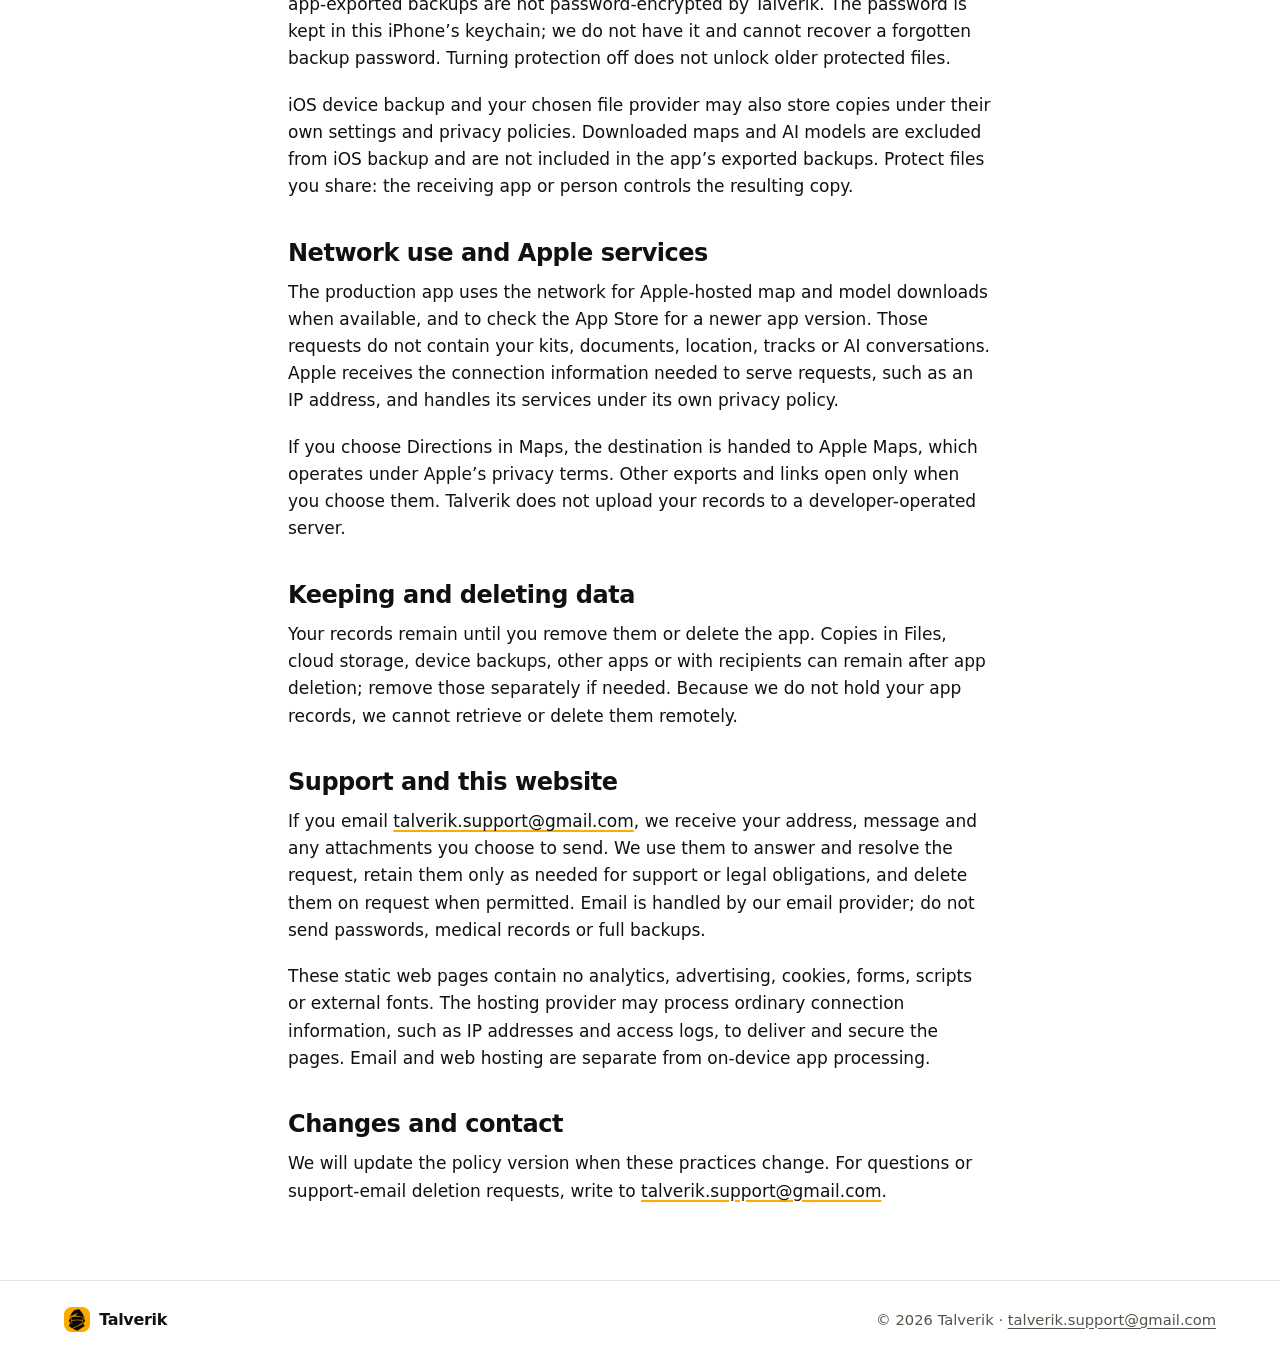
==== commit 2e18b024: "New hook and the same points as the App Store images" ====
--- a/privacy.html
+++ b/privacy.html
@@ -7,7 +7,7 @@
 <meta name="description" content="How Talverik handles on-device records, permissions, backups, Apple services and support email.">
 <meta name="theme-color" content="#ffffff">
 <title>Privacy — Talverik</title>
-<link rel="stylesheet" href="style.css">
+<link rel="stylesheet" href="style.css?v=d6f14fc9">
 <link rel="icon" href="img/logo.png">
 <link rel="apple-touch-icon" href="img/apple-touch-icon.png">
 </head>
--- a/style.css
+++ b/style.css
@@ -23,12 +23,12 @@
 nav a:hover { background: rgba(0,0,0,.05); color: var(--ink); }
 nav a[aria-current="page"] { background: var(--ink); color: #fff; }
 
-/* Hero: text left, the iPhone right, its lower part running off the yellow */
+/* Hero: text left, the whole iPhone right (owner: a cut-off phone looks broken) */
 .hero { background: radial-gradient(120% 90% at 85% 10%, var(--yellow-2) 0%, var(--yellow) 55%, #f39c00 100%); overflow: hidden; }
-.hero-grid { display: grid; grid-template-columns: 1.1fr .9fr; align-items: end; gap: clamp(1.5rem, 5vw, 4rem); padding-top: clamp(2.5rem, 7vw, 5.5rem); }
-.hero-text { padding-bottom: clamp(2.5rem, 7vw, 6rem); align-self: center; }
+.hero-grid { display: grid; grid-template-columns: 1.15fr .85fr; align-items: center; gap: clamp(1.5rem, 5vw, 4rem); padding-block: clamp(2.5rem, 6vw, 4.5rem); }
+.hero-text { align-self: center; }
 .eyebrow { display: inline-block; font-weight: 700; font-size: .9rem; letter-spacing: .02em; text-transform: uppercase; color: rgba(0,0,0,.6); margin: 0 0 .9rem; }
-h1 { font-size: clamp(2.6rem, 6.4vw, 4.6rem); line-height: 1.02; letter-spacing: -.04em; font-weight: 820; margin: 0 0 1.2rem; text-wrap: balance; }
+h1 { font-size: clamp(2.6rem, 6.4vw, 4.6rem); line-height: 1.12; letter-spacing: -.04em; font-weight: 820; margin: 0 0 1.2rem; text-wrap: balance; }
 h1 em, h2 em { font-style: normal; background: var(--ink); color: var(--yellow); padding: 0 .18em .04em; border-radius: .18em; -webkit-box-decoration-break: clone; box-decoration-break: clone; }
 .lead { font-size: clamp(1.1rem, 2.2vw, 1.3rem); line-height: 1.5; font-weight: 500; color: rgba(0,0,0,.75); margin: 0 0 1.6rem; max-width: 34rem; }
 .chips { display: flex; flex-wrap: wrap; gap: .5rem; padding: 0; margin: 0 0 1.8rem; list-style: none; }
@@ -39,7 +39,7 @@
 .button img { width: 1.4rem; height: 1.4rem; border-radius: .32rem; }
 .link { font-weight: 650; text-decoration: none; border-bottom: 2px solid rgba(0,0,0,.35); padding-bottom: .1rem; }
 .link:hover { border-color: var(--ink); }
-.hero-phone { justify-self: center; width: min(100%, 21rem); margin-bottom: -12%; }
+.hero-phone { justify-self: center; width: min(100%, 19rem); }
 
 /* iPhone frame drawn in CSS around a real screenshot */
 .device { position: relative; border-radius: 3.1rem; padding: .62rem; background: linear-gradient(145deg, #3b3b3f, #121214 45%, #2c2c30); box-shadow: 0 0 0 1px rgba(0,0,0,.4), 0 30px 70px rgba(70,35,0,.35); }
@@ -53,7 +53,7 @@
 .feature:nth-of-type(odd) .device { order: 2; }
 .feature .device { width: min(100%, 20rem); justify-self: center; box-shadow: 0 0 0 1px rgba(0,0,0,.35), 0 28px 60px rgba(0,0,0,.2); }
 .tag { display: inline-block; background: var(--yellow); color: var(--ink); font-weight: 750; font-size: .82rem; letter-spacing: .03em; text-transform: uppercase; padding: .3rem .7rem; border-radius: 999px; margin-bottom: 1rem; }
-.feature h2 { font-size: clamp(2rem, 4.6vw, 3.1rem); line-height: 1.05; letter-spacing: -.035em; font-weight: 800; margin: 0 0 1rem; text-wrap: balance; }
+.feature h2 { font-size: clamp(2rem, 4.6vw, 3.1rem); line-height: 1.15; letter-spacing: -.035em; font-weight: 800; margin: 0 0 1rem; text-wrap: balance; }
 .feature p { font-size: 1.15rem; color: var(--muted); margin: 0 0 1.2rem; max-width: 32rem; }
 .points { list-style: none; padding: 0; margin: 0; display: grid; gap: .6rem; }
 .points li { position: relative; padding-left: 1.9rem; font-weight: 550; }
@@ -61,7 +61,7 @@
 
 /* Pay once */
 .pay { background: var(--ink); color: #fff; text-align: center; padding-block: clamp(3.5rem, 9vw, 6.5rem); }
-.pay h2 { font-size: clamp(2.2rem, 6vw, 3.8rem); line-height: 1.05; letter-spacing: -.04em; margin: 0 0 1rem; }
+.pay h2 { font-size: clamp(2.2rem, 6vw, 3.8rem); line-height: 1.15; letter-spacing: -.04em; margin: 0 0 1rem; }
 .pay h2 em { background: var(--yellow); color: var(--ink); }
 .pay .wrap > p { color: rgba(255,255,255,.72); font-size: 1.2rem; max-width: 36rem; margin: 0 auto 2.5rem; }
 .facts { display: grid; grid-template-columns: repeat(3, minmax(0, 1fr)); gap: 1rem; text-align: left; }
@@ -99,17 +99,24 @@
 
 /* Tablets and phones */
 @media (max-width: 56rem) {
+  /* Tablets: text and a smaller iPhone side by side. */
+  .hero-grid { grid-template-columns: 1.4fr .6fr; gap: 1.5rem; }
+  .hero-phone { width: min(100%, 14rem); }
+  .feature-grid { grid-template-columns: minmax(0, 14rem) minmax(0, 1fr); gap: 2rem; }
+  .feature:nth-of-type(odd) .feature-grid { grid-template-columns: minmax(0, 1fr) minmax(0, 14rem); }
+  .facts { grid-template-columns: 1fr; }
+}
+/* Phones: no room beside the headline; the iPhone sits below it, smaller. */
+@media (max-width: 37.5rem) {
   .hero-grid { grid-template-columns: 1fr; text-align: center; }
-  .hero-text { padding-bottom: 0; }
   .lead { margin-inline: auto; }
   .chips, .cta { justify-content: center; }
-  .hero-phone { width: min(78%, 19rem); margin-bottom: -32%; }
+  .hero-phone { width: min(58%, 13rem); }
   .feature-grid, .feature:nth-of-type(odd) .feature-grid { grid-template-columns: 1fr; text-align: center; }
   .feature:nth-of-type(odd) .device { order: 0; }
-  .feature .device { width: min(72%, 17rem); }
+  .feature .device { width: min(58%, 13rem); }
   .feature p { margin-inline: auto; }
   .points { width: fit-content; margin-inline: auto; text-align: left; }
-  .facts { grid-template-columns: 1fr; }
 }
 @media (max-width: 26rem) {
   nav a { padding: .4rem .6rem; }
